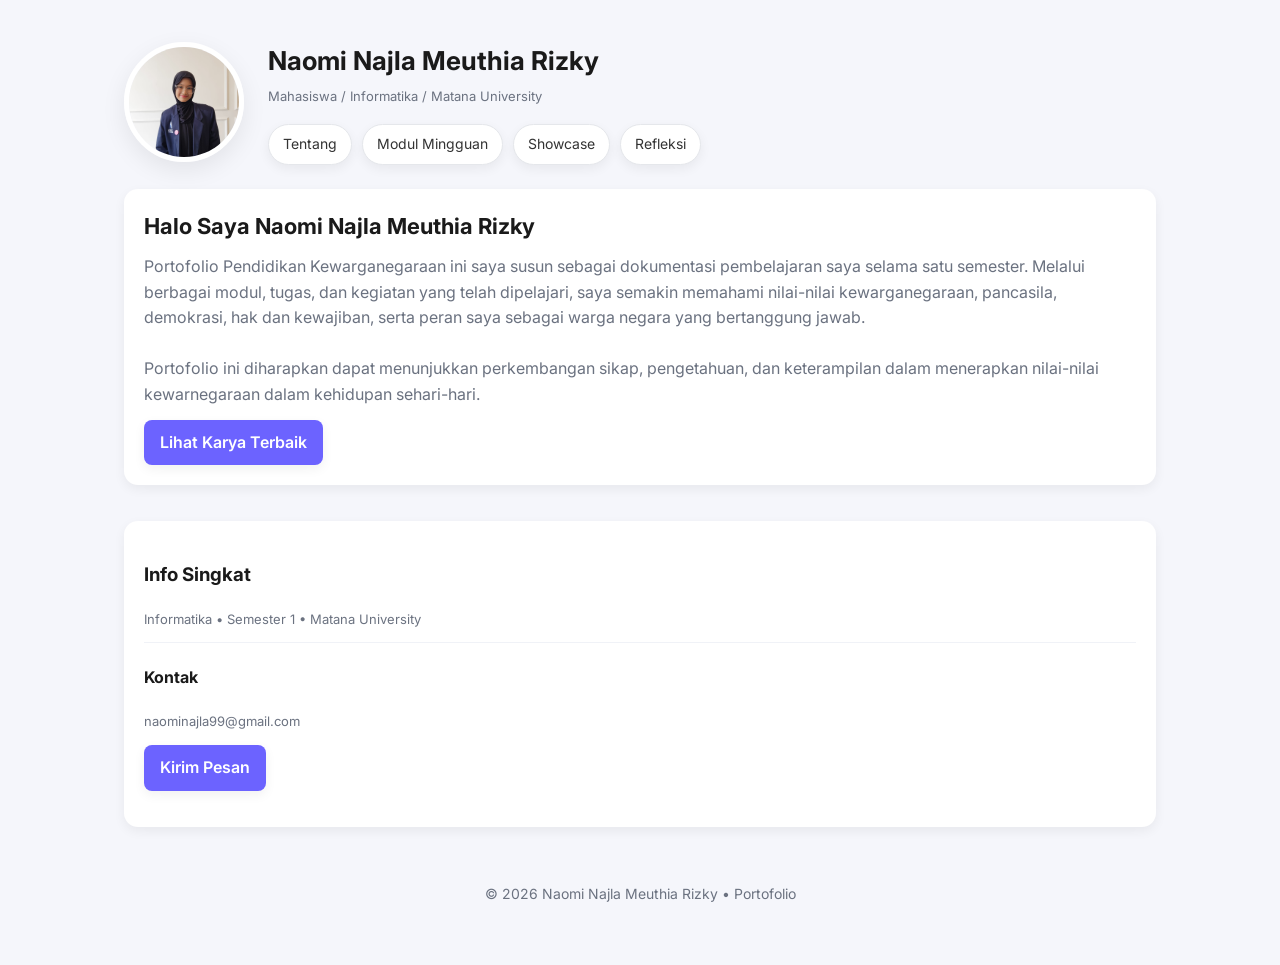
==== html/index.html @ 37a928ec "change index html" ====
<!doctype html>
<html lang="id">
<head>
  <meta charset="utf-8" />
  <meta name="viewport" content="width=device-width, initial-scale=1" />
  <title>Portofolio - Naomi Najla Meuthia Rizky</title>

  <!-- Fonts -->
  <link href="https://fonts.googleapis.com/css2?family=Inter:wght@300;400;600;700&display=swap" rel="stylesheet">

  <!-- External CSS -->
 <link rel="stylesheet" href="uas.css">
</head>

<body>
  <div class="container">
    <header>
      <div class="profile">
        <img src="Naomi.jpeg" alt="Foto Profil">
      </div>
      <div class="brand">
        <h1>Naomi Najla Meuthia Rizky</h1>
        <p class="meta">Mahasiswa / Informatika / Matana University </p>
        <nav>
          <a href="./uas.html">Tentang</a>
          <a href="./module.html">Modul Mingguan</a>
          <a href="./showcase.html">Showcase</a>
          <a href="./refleksi.html">Refleksi</a>
        </nav>
      </div>
    </header>

    <section class="hero card" id="about">
      <div class="intro">
        <h2>Halo Saya Naomi Najla Meuthia Rizky</h2>
        <p>Portofolio Pendidikan Kewarganegaraan ini saya susun sebagai dokumentasi pembelajaran saya selama satu semester.
          Melalui berbagai modul, tugas, dan kegiatan yang telah dipelajari, saya semakin memahami nilai-nilai kewarganegaraan,
          pancasila, demokrasi, hak dan kewajiban, serta peran saya sebagai warga negara yang bertanggung jawab.
        </p>
        <br>
        <p>
          Portofolio ini diharapkan dapat menunjukkan perkembangan sikap, pengetahuan, dan keterampilan 
          dalam menerapkan nilai-nilai kewarnegaraan dalam kehidupan sehari-hari.
        </p>
        <p style="margin-top:12px"><a class="btn" href="#showcase">Lihat Karya Terbaik</a></p>
      </div>
    </section>

    <!-- <div class="grid"> -->
     
      <aside>
        <div class="card">
          <h3>Info Singkat</h3>
          <p class="meta">Informatika • Semester 1 • Matana University </p>
          <hr style="margin:12px 0;border:none;border-top:1px solid #f0f2f7">
          <h4>Kontak</h4>
          <p class="meta">naominajla99@gmail.com</p>
          <p style="margin-top:10px"><a class="btn" href="#contact">Kirim Pesan</a></p>
        </div>

 
  <!-- </div> -->
     <footer>
      © <span id="year"></span> Naomi Najla Meuthia Rizky • Portofolio
    </footer>

  <script>
    document.getElementById('year').textContent = new Date().getFullYear();
  </script>

</body>
</html>
---- html/uas.css ----
/* ==========================
   THEME VARIABLES
========================== */
:root {
  --accent: #6C63FF;
  --accent-light: #857CFF;
  --muted: #6b7280;
  --bg: #f5f6fb;
  --card: #ffffff;
  --border: #e5e7eb;
  --shadow-sm: 0 4px 12px rgba(0,0,0,0.06);
  --shadow-md: 0 8px 24px rgba(0,0,0,0.08);
  --radius: 14px;
  --transition: 0.25s ease;
}

/* ==========================
   GLOBAL RESET
========================== */
* {
  box-sizing: border-box;
}

body {
  font-family: Inter, system-ui, -apple-system, Segoe UI, Roboto, Arial;
  margin: 0;
  line-height: 1.6;
  background: var(--bg);
  color: #1a1a1a;
  transition: background var(--transition), color var(--transition);
}

.container {
  max-width: 1080px;
  margin: 40px auto;
  padding: 0 24px;
}

/* ==========================
   HEADER
========================== */
header {
  display: flex;
  align-items: center;
  gap: 24px;
}

.brand h1 {
  margin: 0;
  font-size: 26px;
  font-weight: 700;
}

.brand p {
  margin: 4px 0 0;
  color: var(--muted);
}

/* PROFILE IMAGE */
.profile {
  width: 120px;
  height: 120px;
  overflow: hidden;
  border-radius: 50%;
  flex-shrink: 0;
  border: 5px solid #fff;
  box-shadow: var(--shadow-md);
  transition: transform var(--transition);
}

.profile:hover {
  transform: scale(1.02);
}

.profile img {
  width: 100%;
  height: 100%;
  object-fit: cover;
}

/* ==========================
   NAVIGATION
========================== */
nav {
  margin-top: 18px;
  display: flex;
  gap: 10px;
  flex-wrap: wrap;
}

nav a {
  padding: 8px 14px;
  border-radius: 30px;
  text-decoration: none;
  background: #fff;
  border: 1px solid var(--border);
  color: #333;
  font-size: 14px;
  transition: var(--transition);
  box-shadow: var(--shadow-sm);
}

nav a:hover {
  background: var(--accent);
  color: white;
  border-color: var(--accent);
  transform: translateY(-2px);
}

/* ==========================
   HERO SECTION
========================== */
.hero {
  background: linear-gradient(90deg, rgba(108,99,255,0.18), rgba(108,99,255,0.06));
  padding: 26px;
  border-radius: var(--radius);
  margin-top: 24px;
  display: flex;
  gap: 20px;
  align-items: center;
  box-shadow: var(--shadow-sm);
}

.hero h2 {
  margin: 0 0 10px;
  font-size: 22px;
  font-weight: 700;
}

.hero p {
  margin: 0;
  color: var(--muted);
}

/* ==========================
   GRID LAYOUT
========================== */
.grid {
  display: grid;
  grid-template-columns: 1fr 320px;
  gap: 24px;
  margin-top: 28px;
}

@media (max-width: 900px) {
  .grid { grid-template-columns: 1fr; }
}

/* ==========================
   CARD COMPONENT
========================== */
.card {
  background: var(--card);
  padding: 20px;
  border-radius: var(--radius);
  box-shadow: var(--shadow-sm);
  transition: var(--transition);
}

.card:hover {
  box-shadow: var(--shadow-md);
}

/* Section Title */
.section-title {
  display: flex;
  align-items: center;
  justify-content: space-between;
  margin-bottom: 14px;
}

.section-title h3 {
  margin: 0;
  font-size: 18px;
  font-weight: 700;
}

/* Modules */
.module {
  border-left: 4px solid var(--accent);
  padding: 14px;
  margin-bottom: 14px;
  border-radius: 10px;
  background: linear-gradient(180deg, rgba(108,99,255,0.06), transparent);
  transition: var(--transition);
}

.module:hover {
  transform: translateX(4px);
  background: rgba(108,99,255,0.08);
}

/* ==========================
   SHOWCASE
========================== */
.showcase-grid {
  display: grid;
  grid-template-columns: repeat(2, 1fr);
  gap: 14px;
}

@media (max-width: 600px) {
  .showcase-grid { grid-template-columns: 1fr; }
}

.work {
  padding: 14px;
  border-radius: 10px;
  background: var(--card);
  border: 1px solid #eef2ff;
  transition: var(--transition);
  box-shadow: var(--shadow-sm);
}

.work:hover {
  transform: translateY(-4px);
  border-color: var(--accent-light);
  box-shadow: var(--shadow-md);
}

.work h4 {
  margin: 0 0 6px;
}

/* ==========================
   REFLECTION
========================== */
.reflect p {
  margin: 0;
  color: var(--muted);
}

/* ==========================
   FOOTER
========================== */
footer {
  margin-top: 26px;
  text-align: center;
  color: var(--muted);
  font-size: 14px;
  padding: 20px 0;
}

/* ==========================
   BUTTON
========================== */
.btn {
  display: inline-block;
  padding: 10px 16px;
  border-radius: 8px;
  text-decoration: none;
  background: var(--accent);
  color: white;
  font-weight: 600;
  box-shadow: var(--shadow-sm);
  transition: var(--transition);
}

.btn:hover {
  background: var(--accent-light);
  transform: translateY(-2px);
}

/* ==========================
   META TEXT
========================== */
.meta {
  color: var(--muted);
  font-size: 13px;
}

.card {
  margin-bottom: 36px;
}

.module {
  margin-bottom: 28px;
}

.work {
  margin-bottom: 24px;
}

.mt-24 {
  margin-top: 24px;
}

.img-module {
  width: 200px;
  height: 100px;
}
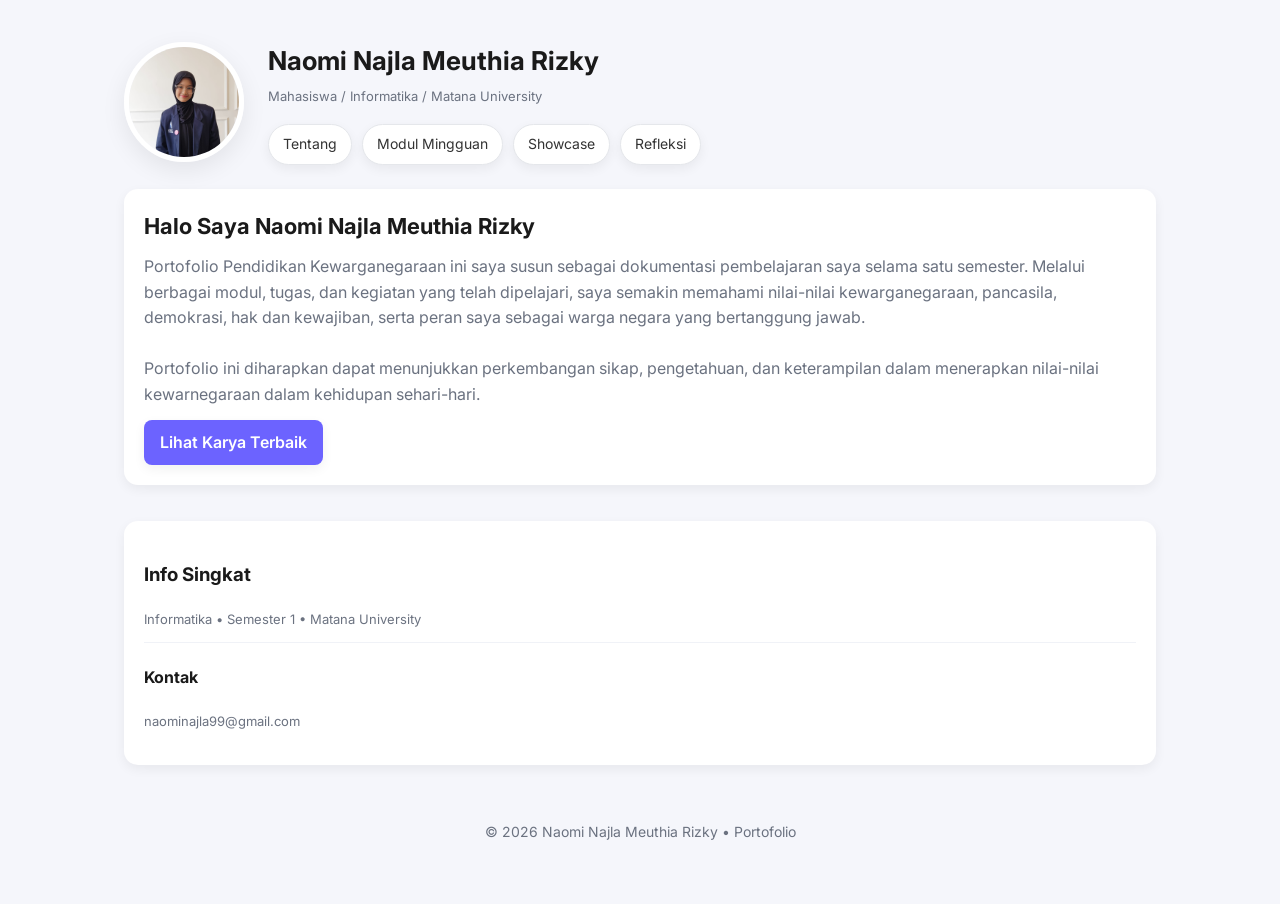
==== commit a61605cd: "fix html" ====
--- a/html/index.html
+++ b/html/index.html
@@ -22,7 +22,7 @@
         <h1>Naomi Najla Meuthia Rizky</h1>
         <p class="meta">Mahasiswa / Informatika / Matana University </p>
         <nav>
-          <a href="./uas.html">Tentang</a>
+          <a href="./index.html">Tentang</a>
           <a href="./module.html">Modul Mingguan</a>
           <a href="./showcase.html">Showcase</a>
           <a href="./refleksi.html">Refleksi</a>
@@ -42,7 +42,7 @@
           Portofolio ini diharapkan dapat menunjukkan perkembangan sikap, pengetahuan, dan keterampilan 
           dalam menerapkan nilai-nilai kewarnegaraan dalam kehidupan sehari-hari.
         </p>
-        <p style="margin-top:12px"><a class="btn" href="#showcase">Lihat Karya Terbaik</a></p>
+        <p style="margin-top:12px"><a class="btn" href="showcase.html">Lihat Karya Terbaik</a></p>
       </div>
     </section>
 
@@ -55,7 +55,6 @@
           <hr style="margin:12px 0;border:none;border-top:1px solid #f0f2f7">
           <h4>Kontak</h4>
           <p class="meta">naominajla99@gmail.com</p>
-          <p style="margin-top:10px"><a class="btn" href="#contact">Kirim Pesan</a></p>
         </div>
 
  
--- a/html/uas.css
+++ b/html/uas.css
@@ -2,14 +2,14 @@
    THEME VARIABLES
 ========================== */
 :root {
-  --accent: #6C63FF;
-  --accent-light: #857CFF;
+  --accent: #6c63ff;
+  --accent-light: #857cff;
   --muted: #6b7280;
   --bg: #f5f6fb;
   --card: #ffffff;
   --border: #e5e7eb;
-  --shadow-sm: 0 4px 12px rgba(0,0,0,0.06);
-  --shadow-md: 0 8px 24px rgba(0,0,0,0.08);
+  --shadow-sm: 0 4px 12px rgba(0, 0, 0, 0.06);
+  --shadow-md: 0 8px 24px rgba(0, 0, 0, 0.08);
   --radius: 14px;
   --transition: 0.25s ease;
 }
@@ -111,7 +111,11 @@
    HERO SECTION
 ========================== */
 .hero {
-  background: linear-gradient(90deg, rgba(108,99,255,0.18), rgba(108,99,255,0.06));
+  background: linear-gradient(
+    90deg,
+    rgba(108, 99, 255, 0.18),
+    rgba(108, 99, 255, 0.06)
+  );
   padding: 26px;
   border-radius: var(--radius);
   margin-top: 24px;
@@ -143,7 +147,9 @@
 }
 
 @media (max-width: 900px) {
-  .grid { grid-template-columns: 1fr; }
+  .grid {
+    grid-template-columns: 1fr;
+  }
 }
 
 /* ==========================
@@ -181,13 +187,13 @@
   padding: 14px;
   margin-bottom: 14px;
   border-radius: 10px;
-  background: linear-gradient(180deg, rgba(108,99,255,0.06), transparent);
+  background: linear-gradient(180deg, rgba(108, 99, 255, 0.06), transparent);
   transition: var(--transition);
 }
 
 .module:hover {
   transform: translateX(4px);
-  background: rgba(108,99,255,0.08);
+  background: rgba(108, 99, 255, 0.08);
 }
 
 /* ==========================
@@ -200,7 +206,9 @@
 }
 
 @media (max-width: 600px) {
-  .showcase-grid { grid-template-columns: 1fr; }
+  .showcase-grid {
+    grid-template-columns: 1fr;
+  }
 }
 
 .work {
@@ -261,9 +269,6 @@
   transform: translateY(-2px);
 }
 
-/* ==========================
-   META TEXT
-========================== */
 .meta {
   color: var(--muted);
   font-size: 13px;
@@ -288,4 +293,54 @@
 .img-module {
   width: 200px;
   height: 100px;
-}+}
+.page-container {
+  max-width: 900px;
+  margin: 40px auto;
+  padding: 0 20px;
+}
+
+.module-card {
+  background: #ffffff;
+  border-radius: 16px;
+  padding: 28px;
+  box-shadow: 0 10px 30px rgba(0, 0, 0, 0.06);
+  position: relative;
+}
+
+.module-card::before {
+  content: "";
+  position: absolute;
+  left: 0;
+  top: 20px;
+  bottom: 20px;
+  width: 6px;
+  background: #5b6cff;
+  border-radius: 6px;
+}
+
+.module-title {
+  font-size: 26px;
+  font-weight: 700;
+  margin-bottom: 20px;
+}
+
+.module-image {
+  width: 100%;
+  max-height: 350px;
+  object-fit: cover;
+  border-radius: 12px;
+  margin-bottom: 20px;
+}
+
+.module-author {
+  font-size: 14px;
+  color: #6b7280;
+  margin-bottom: 16px;
+}
+
+.module-content {
+  font-size: 16px;
+  line-height: 1.7;
+  color: #374151;
+}
